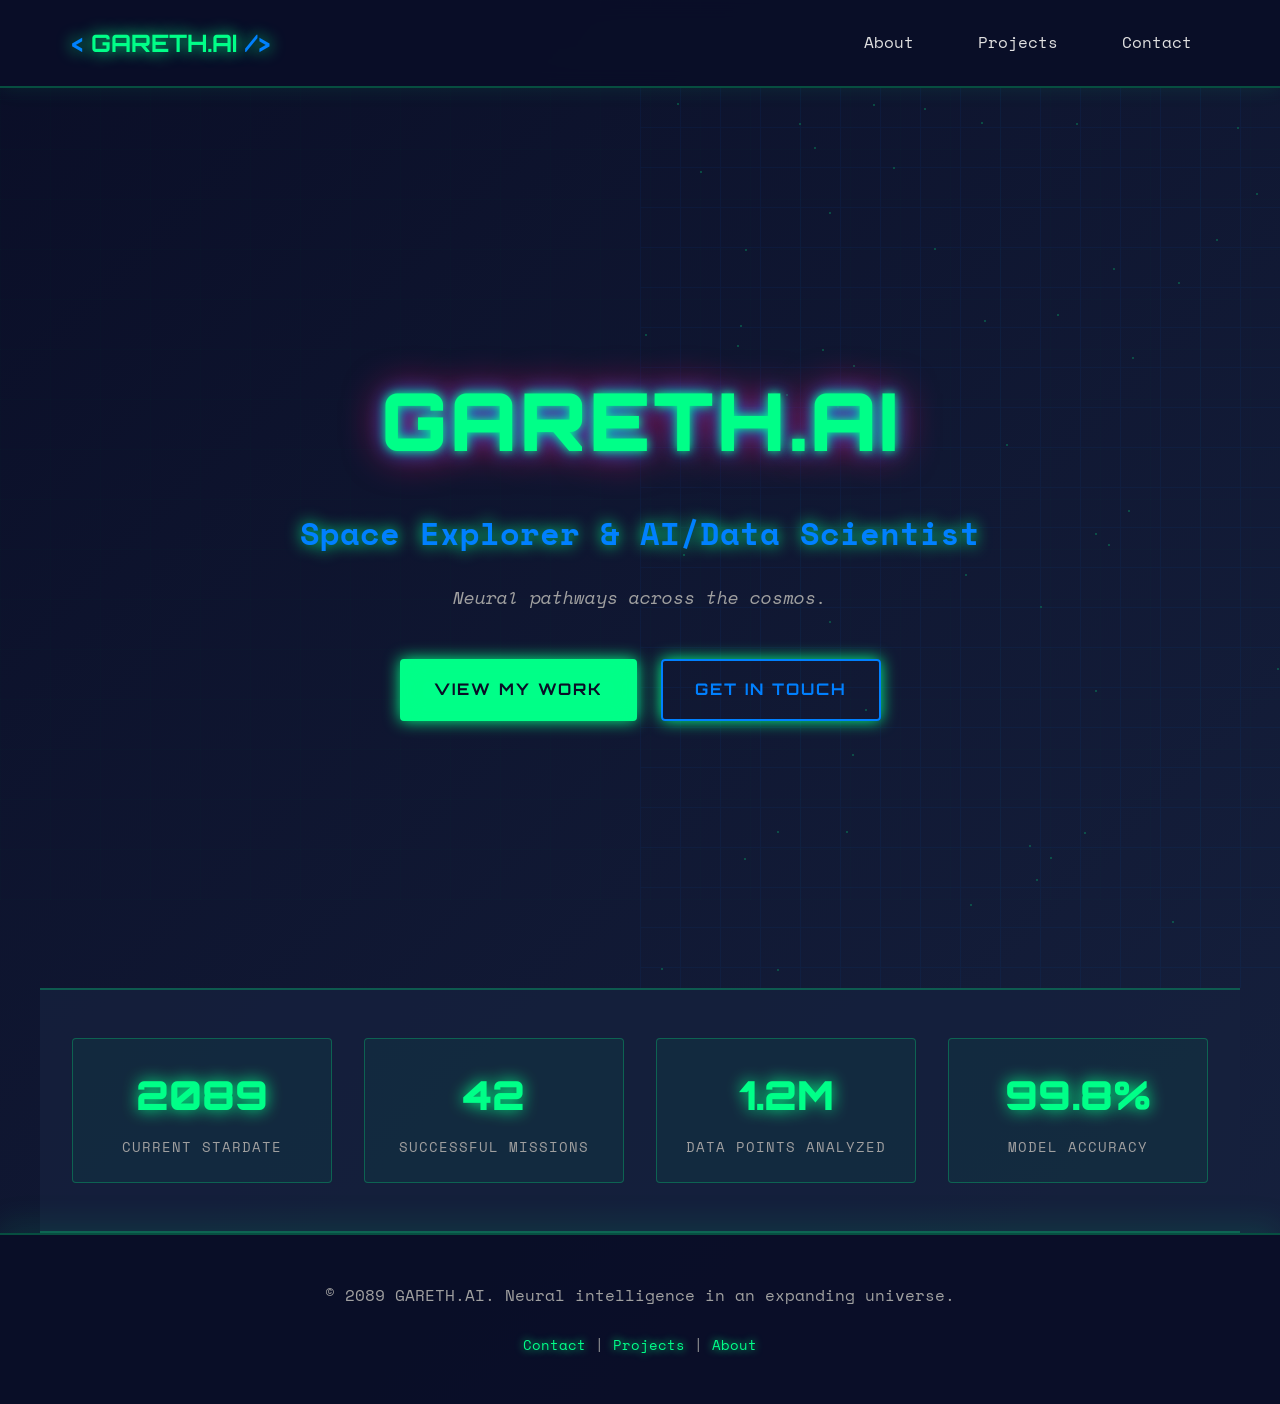
==== index.html @ 8e5c89f8 "FEAT ADDED IMG Co-authored-by: Copilot <copilot@github.com>" ====
<!DOCTYPE html>
<html lang="en">
<head>
    <meta charset="UTF-8">
    <meta name="viewport" content="width=device-width, initial-scale=1.0">
    <title>GARETH.AI — Space Explorer & Data Scientist</title>
    <link rel="stylesheet" href="styles/main.css">
</head>
<body>
    <!-- Navigation -->
    <nav class="navbar">
        <div class="nav-container">
            <a href="index.html" class="nav-logo">
                <span class="logo-symbol">&lt;</span>
                <span class="logo-text">GARETH.AI</span>
                <span class="logo-symbol">/&gt;</span>
            </a>
            <div class="hamburger" id="hamburger">
                <span></span>
                <span></span>
                <span></span>
            </div>
            <ul class="nav-menu" id="navMenu">
                <li class="nav-item"><a href="about.html" class="nav-link">About</a></li>
                <li class="nav-item"><a href="projects.html" class="nav-link">Projects</a></li>
                <li class="nav-item"><a href="contact.html" class="nav-link">Contact</a></li>
            </ul>
        </div>
    </nav>

    <!-- Hero Section -->
    <section class="hero">
        <div class="hero-content">
            <h1 class="hero-title glitch" data-text="GARETH.AI">GARETH.AI</h1>
            <p class="hero-subtitle">Space Explorer & AI/Data Scientist</p>
            <p class="hero-tagline">Neural pathways across the cosmos.</p>
            
            <div class="hero-cta">
                <a href="projects.html" class="btn btn-primary">View My Work</a>
                <a href="contact.html" class="btn btn-secondary">Get in Touch</a>
            </div>
        </div>
        
        <div class="hero-visual">
            <div class="grid-bg"></div>
            <div class="stars"></div>
        </div>
    </section>

    <!-- Quick Stats -->
    <section class="stats">
        <div class="stat">
            <h3 class="stat-number">2089</h3>
            <p class="stat-label">Current Stardate</p>
        </div>
        <div class="stat">
            <h3 class="stat-number">42</h3>
            <p class="stat-label">Successful Missions</p>
        </div>
        <div class="stat">
            <h3 class="stat-number">1.2M</h3>
            <p class="stat-label">Data Points Analyzed</p>
        </div>
        <div class="stat">
            <h3 class="stat-number">99.8%</h3>
            <p class="stat-label">Model Accuracy</p>
        </div>
    </section>

    <!-- Footer -->
    <footer class="footer">
        <p>&copy; 2089 GARETH.AI. Neural intelligence in an expanding universe.</p>
        <div class="footer-links">
            <a href="contact.html">Contact</a> | 
            <a href="projects.html">Projects</a> | 
            <a href="about.html">About</a>
        </div>
    </footer>

    <script src="scripts/main.js"></script>
</body>
</html>
---- styles/main.css ----
/* ============================================
   GARETH.AI CYBERPUNK PORTFOLIO
   Space Explorer & AI Engineer
   ============================================ */

/* Import Futuristic Fonts */
@import url('https://fonts.googleapis.com/css2?family=Orbitron:wght@400;700;900&family=Space+Mono:wght@400;700&display=swap');

/* ============================================
   CSS VARIABLES & THEME
   ============================================ */
:root {
    /* Colors - Cyberpunk Neon */
    --primary-color: #00ff88;      /* Cyan/Neon Green */
    --secondary-color: #ff006e;    /* Magenta/Pink */
    --accent-color: #0080ff;       /* Electric Blue */
    --bg-primary: #0a0e27;         /* Deep Space */
    --bg-secondary: #16213e;       /* Darker Blue */
    --text-primary: #e0e0e0;       /* Light Gray */
    --text-secondary: #a0a0a0;     /* Medium Gray */
    --border-color: #00ff8844;     /* Neon with transparency */
    
    /* Typography */
    --font-primary: 'Orbitron', sans-serif;
    --font-secondary: 'Space Mono', monospace;
    
    /* Spacing */
    --spacing-xs: 0.5rem;
    --spacing-sm: 1rem;
    --spacing-md: 1.5rem;
    --spacing-lg: 2rem;
    --spacing-xl: 3rem;
    
    /* Effects */
    --glow-sm: 0 0 8px var(--primary-color);
    --glow-md: 0 0 16px var(--primary-color);
    --glow-lg: 0 0 32px var(--primary-color);
    --glow-intense: 0 0 48px var(--primary-color);
}

/* ============================================
   GLOBAL STYLES
   ============================================ */
* {
    margin: 0;
    padding: 0;
    box-sizing: border-box;
}

html {
    scroll-behavior: smooth;
}

body {
    background: linear-gradient(135deg, var(--bg-primary) 0%, var(--bg-secondary) 100%);
    color: var(--text-primary);
    font-family: var(--font-secondary);
    line-height: 1.6;
    overflow-x: hidden;
}

/* Grid Background Pattern */
body::before {
    content: '';
    position: fixed;
    top: 0;
    left: 0;
    right: 0;
    bottom: 0;
    background-image: 
        linear-gradient(90deg, var(--border-color) 1px, transparent 1px),
        linear-gradient(0deg, var(--border-color) 1px, transparent 1px);
    background-size: 50px 50px;
    pointer-events: none;
    z-index: 0;
    opacity: 0.05;
}

/* ============================================
   NAVIGATION BAR
   ============================================ */
.navbar {
    background: rgba(10, 14, 39, 0.95);
    backdrop-filter: blur(10px);
    border-bottom: 2px solid var(--border-color);
    position: sticky;
    top: 0;
    z-index: 100;
    box-shadow: 0 0 20px rgba(0, 255, 136, 0.1);
}

.nav-container {
    max-width: 1200px;
    margin: 0 auto;
    padding: var(--spacing-md) var(--spacing-lg);
    display: flex;
    justify-content: space-between;
    align-items: center;
    position: relative;
    z-index: 1;
}

.nav-logo {
    font-family: var(--font-primary);
    font-size: 1.5rem;
    font-weight: 700;
    color: var(--primary-color);
    text-decoration: none;
    display: flex;
    gap: 0.5rem;
    text-shadow: var(--glow-md);
    transition: all 0.3s ease;
}

.nav-logo:hover {
    text-shadow: var(--glow-intense);
    color: #00ffcc;
}

.logo-symbol {
    color: var(--accent-color);
}

.logo-text {
    color: var(--primary-color);
}

.nav-menu {
    display: flex;
    list-style: none;
    gap: var(--spacing-lg);
}

.nav-link {
    color: var(--text-primary);
    text-decoration: none;
    font-family: var(--font-secondary);
    font-weight: 500;
    position: relative;
    transition: all 0.3s ease;
    padding: 0.5rem 1rem;
}

.nav-link::before {
    content: '';
    position: absolute;
    bottom: 0;
    left: 0;
    width: 0;
    height: 2px;
    background: var(--primary-color);
    transition: width 0.3s ease;
    box-shadow: var(--glow-sm);
}

.nav-link:hover::before,
.nav-link.active::before {
    width: 100%;
}

.nav-link:hover,
.nav-link.active {
    color: var(--primary-color);
    text-shadow: var(--glow-sm);
}

/* Hamburger Menu */
.hamburger {
    display: none;
    flex-direction: column;
    cursor: pointer;
    gap: 5px;
}

.hamburger span {
    width: 25px;
    height: 3px;
    background: var(--primary-color);
    border-radius: 2px;
    transition: all 0.3s ease;
    box-shadow: var(--glow-sm);
}

.hamburger.active span:nth-child(1) {
    transform: rotate(45deg) translate(10px, 10px);
}

.hamburger.active span:nth-child(2) {
    opacity: 0;
}

.hamburger.active span:nth-child(3) {
    transform: rotate(-45deg) translate(7px, -7px);
}

/* Mobile Navigation */
@media (max-width: 768px) {
    .hamburger {
        display: flex;
    }

    .nav-menu {
        position: absolute;
        top: 100%;
        left: 0;
        right: 0;
        background: rgba(10, 14, 39, 0.98);
        flex-direction: column;
        gap: 0;
        padding: var(--spacing-md);
        border-top: 2px solid var(--border-color);
        max-height: 0;
        overflow: hidden;
        transition: max-height 0.3s ease;
    }

    .nav-menu.active {
        max-height: 300px;
    }

    .nav-item {
        padding: var(--spacing-sm) 0;
        border-bottom: 1px solid var(--border-color);
    }
}

/* ============================================
   HERO SECTION
   ============================================ */
.hero {
    position: relative;
    min-height: 100vh;
    display: flex;
    align-items: center;
    justify-content: center;
    overflow: hidden;
    z-index: 1;
}

.hero-content {
    position: relative;
    z-index: 2;
    text-align: center;
    max-width: 800px;
    padding: var(--spacing-xl);
}

.hero-title {
    font-family: var(--font-primary);
    font-size: clamp(2rem, 8vw, 5rem);
    font-weight: 900;
    color: var(--primary-color);
    text-shadow: 
        0 0 10px var(--primary-color),
        0 0 20px var(--accent-color),
        0 0 40px var(--secondary-color);
    margin-bottom: var(--spacing-md);
    letter-spacing: 3px;
}

.glitch {
    position: relative;
}

@keyframes glitch {
    0%, 100% {
        text-shadow: 
            -2px 0 var(--accent-color),
            2px 0 var(--secondary-color),
            0 0 20px var(--primary-color);
    }
    50% {
        text-shadow: 
            2px 0 var(--accent-color),
            -2px 0 var(--secondary-color),
            0 0 40px var(--primary-color);
    }
}

.glitch:hover {
    animation: glitch 0.3s ease infinite;
}

.hero-subtitle {
    font-size: clamp(1rem, 3vw, 2rem);
    color: var(--accent-color);
    margin-bottom: var(--spacing-md);
    font-weight: 700;
    text-shadow: var(--glow-md);
}

.hero-tagline {
    font-size: 1.1rem;
    color: var(--text-secondary);
    margin-bottom: var(--spacing-lg);
    font-style: italic;
    font-family: var(--font-secondary);
}

.hero-cta {
    display: flex;
    gap: var(--spacing-md);
    justify-content: center;
    flex-wrap: wrap;
    margin-top: var(--spacing-xl);
}

/* ============================================
   BUTTONS
   ============================================ */
.btn {
    padding: 1rem 2rem;
    font-size: 1rem;
    font-family: var(--font-primary);
    font-weight: 700;
    border: 2px solid;
    border-radius: 4px;
    cursor: pointer;
    transition: all 0.3s ease;
    text-decoration: none;
    display: inline-block;
    text-transform: uppercase;
    letter-spacing: 2px;
    position: relative;
    overflow: hidden;
}

.btn::before {
    content: '';
    position: absolute;
    top: 0;
    left: -100%;
    width: 100%;
    height: 100%;
    background: rgba(255, 255, 255, 0.1);
    transition: left 0.3s ease;
    z-index: -1;
}

.btn:hover::before {
    left: 0;
}

.btn-primary {
    background: var(--primary-color);
    color: var(--bg-primary);
    border-color: var(--primary-color);
    box-shadow: var(--glow-md), inset 0 0 20px rgba(0, 255, 136, 0.3);
}

.btn-primary:hover {
    background: #00ffaa;
    box-shadow: var(--glow-lg), inset 0 0 20px rgba(0, 255, 136, 0.5);
    transform: scale(1.05);
}

.btn-secondary {
    background: transparent;
    color: var(--accent-color);
    border-color: var(--accent-color);
    box-shadow: var(--glow-md);
}

.btn-secondary:hover {
    background: rgba(0, 128, 255, 0.2);
    box-shadow: var(--glow-lg);
    color: #00ffff;
    transform: scale(1.05);
}

/* ============================================
   HERO VISUAL BACKGROUND
   ============================================ */
.hero-visual {
    position: absolute;
    top: 0;
    right: 0;
    width: 50%;
    height: 100%;
    z-index: 1;
    opacity: 0.3;
}

.grid-bg {
    position: absolute;
    top: 0;
    right: 0;
    width: 100%;
    height: 100%;
    background-image: 
        linear-gradient(90deg, var(--accent-color) 1px, transparent 1px),
        linear-gradient(0deg, var(--accent-color) 1px, transparent 1px);
    background-size: 40px 40px;
    opacity: 0.2;
    animation: moveGrid 20s linear infinite;
}

@keyframes moveGrid {
    0% {
        transform: translateY(0);
    }
    100% {
        transform: translateY(40px);
    }
}

.stars {
    position: absolute;
    width: 100%;
    height: 100%;
}

.star {
    position: absolute;
    width: 2px;
    height: 2px;
    background: var(--primary-color);
    border-radius: 50%;
    animation: twinkle 3s infinite;
}

@keyframes twinkle {
    0%, 100% { opacity: 0.3; }
    50% { opacity: 1; }
}

/* ============================================
   STATS SECTION
   ============================================ */
.stats {
    background: rgba(22, 33, 62, 0.8);
    border-top: 2px solid var(--border-color);
    border-bottom: 2px solid var(--border-color);
    padding: var(--spacing-xl) var(--spacing-lg);
    display: grid;
    grid-template-columns: repeat(auto-fit, minmax(200px, 1fr));
    gap: var(--spacing-lg);
    max-width: 1200px;
    margin: 0 auto;
    position: relative;
    z-index: 1;
}

.stat {
    text-align: center;
    padding: var(--spacing-md);
    border: 1px solid var(--border-color);
    border-radius: 4px;
    background: rgba(0, 255, 136, 0.05);
    transition: all 0.3s ease;
}

.stat:hover {
    background: rgba(0, 255, 136, 0.1);
    box-shadow: var(--glow-md), inset 0 0 15px rgba(0, 255, 136, 0.1);
    transform: translateY(-5px);
}

.stat-number {
    font-family: var(--font-primary);
    font-size: 2.5rem;
    color: var(--primary-color);
    font-weight: 900;
    text-shadow: var(--glow-md);
    margin-bottom: 0.5rem;
}

.stat-label {
    color: var(--text-secondary);
    font-family: var(--font-secondary);
    font-size: 0.9rem;
    text-transform: uppercase;
    letter-spacing: 1px;
}

/* ============================================
   CONTAINER & LAYOUT
   ============================================ */
.container {
    max-width: 1200px;
    margin: 0 auto;
    padding: var(--spacing-xl) var(--spacing-lg);
    position: relative;
    z-index: 1;
}

.page-header {
    text-align: center;
    padding: var(--spacing-xl) var(--spacing-lg);
    border-bottom: 2px solid var(--border-color);
    margin-bottom: var(--spacing-xl);
    position: relative;
    z-index: 1;
}

.page-header h1 {
    font-family: var(--font-primary);
    font-size: clamp(2rem, 5vw, 3.5rem);
    color: var(--primary-color);
    text-shadow: var(--glow-lg);
    margin-bottom: var(--spacing-md);
}

.page-header p {
    color: var(--text-secondary);
    font-size: 1.1rem;
}

/* ============================================
   SECTION TITLE
   ============================================ */
.section-title {
    font-family: var(--font-primary);
    font-size: clamp(1.5rem, 4vw, 2.5rem);
    color: var(--primary-color);
    text-shadow: var(--glow-md);
    margin-bottom: var(--spacing-lg);
    text-transform: uppercase;
    letter-spacing: 2px;
    position: relative;
    display: inline-block;
}

.section-title::after {
    content: '';
    position: absolute;
    bottom: -10px;
    left: 0;
    width: 60px;
    height: 2px;
    background: linear-gradient(90deg, var(--primary-color), transparent);
    box-shadow: var(--glow-sm);
}

/* ============================================
   ABOUT SECTION
   ============================================ */
.about-section {
    margin-bottom: var(--spacing-xl);
}

.about-content {
    border-left: 3px solid var(--primary-color);
    padding-left: var(--spacing-lg);
    box-shadow: -4px 0 20px rgba(0, 255, 136, 0.1);
}

.about-content p {
    margin-bottom: var(--spacing-md);
    color: var(--text-primary);
    line-height: 1.8;
}

/* ============================================
   EXPERTISE GRID
   ============================================ */
.expertise-grid {
    display: grid;
    grid-template-columns: repeat(auto-fit, minmax(280px, 1fr));
    gap: var(--spacing-lg);
    margin-top: var(--spacing-lg);
}

.expertise-card {
    background: rgba(22, 33, 62, 0.6);
    border: 2px solid var(--border-color);
    border-radius: 4px;
    padding: var(--spacing-lg);
    transition: all 0.3s ease;
    position: relative;
    overflow: hidden;
}

.expertise-card::before {
    content: '';
    position: absolute;
    top: 0;
    left: -100%;
    width: 100%;
    height: 3px;
    background: linear-gradient(90deg, transparent, var(--primary-color), transparent);
    transition: left 0.6s ease;
}

.expertise-card:hover::before {
    left: 100%;
}

.expertise-card:hover {
    background: rgba(22, 33, 62, 0.9);
    box-shadow: var(--glow-md), inset 0 0 20px rgba(0, 255, 136, 0.1);
    border-color: var(--primary-color);
    transform: translateY(-5px);
}

.expertise-card h3 {
    color: var(--accent-color);
    margin-bottom: var(--spacing-md);
    font-family: var(--font-primary);
    font-size: 1.2rem;
}

.expertise-card p {
    color: var(--text-secondary);
    font-size: 0.95rem;
    line-height: 1.6;
}

/* ============================================
   TECH LIST
   ============================================ */
.tech-list {
    display: grid;
    grid-template-columns: repeat(auto-fit, minmax(300px, 1fr));
    gap: var(--spacing-lg);
    margin-top: var(--spacing-lg);
}

.tech-category {
    background: rgba(0, 255, 136, 0.05);
    border: 1px solid var(--border-color);
    padding: var(--spacing-lg);
    border-radius: 4px;
}

.tech-category h4 {
    color: var(--primary-color);
    margin-bottom: var(--spacing-md);
    font-family: var(--font-primary);
    font-size: 1rem;
    text-transform: uppercase;
    letter-spacing: 1px;
}

.tech-category p {
    color: var(--text-primary);
    font-family: var(--font-secondary);
    line-height: 1.8;
    word-break: break-word;
}

/* ============================================
   TIMELINE
   ============================================ */
.timeline {
    position: relative;
    padding: var(--spacing-lg) 0;
}

.timeline::before {
    content: '';
    position: absolute;
    left: 30px;
    top: 0;
    bottom: 0;
    width: 2px;
    background: linear-gradient(180deg, var(--primary-color), var(--secondary-color));
    box-shadow: var(--glow-sm);
}

.timeline-item {
    margin-bottom: var(--spacing-lg);
    margin-left: 100px;
    position: relative;
}

.timeline-item::before {
    content: '';
    position: absolute;
    left: -75px;
    top: 5px;
    width: 20px;
    height: 20px;
    background: var(--bg-primary);
    border: 3px solid var(--primary-color);
    border-radius: 50%;
    box-shadow: var(--glow-md);
}

.timeline-date {
    color: var(--primary-color);
    font-family: var(--font-primary);
    font-size: 1.2rem;
    font-weight: 700;
    margin-bottom: 0.5rem;
    text-shadow: var(--glow-sm);
}

.timeline-content {
    background: rgba(22, 33, 62, 0.6);
    border-left: 3px solid var(--accent-color);
    padding: var(--spacing-md);
    border-radius: 4px;
}

.timeline-content h4 {
    color: var(--accent-color);
    margin-bottom: 0.5rem;
}

.timeline-content p {
    color: var(--text-secondary);
    font-size: 0.95rem;
}

/* ============================================
   PROJECTS GRID
   ============================================ */
.projects-grid {
    display: grid;
    grid-template-columns: repeat(auto-fill, minmax(350px, 1fr));
    gap: var(--spacing-lg);
    margin-top: var(--spacing-xl);
}

.project-card {
    background: rgba(22, 33, 62, 0.7);
    border: 2px solid var(--border-color);
    border-radius: 4px;
    padding: var(--spacing-lg);
    transition: all 0.4s cubic-bezier(0.4, 0, 0.2, 1);
    position: relative;
    overflow: hidden;
    display: flex;
    flex-direction: column;
}

/* Project Image Container */
.project-image {
    width: 100%;
    height: 200px;
    margin-bottom: var(--spacing-lg);
    border: 1px solid var(--border-color);
    border-radius: 4px;
    background: linear-gradient(135deg, rgba(0, 255, 136, 0.05), rgba(0, 128, 255, 0.05));
    display: flex;
    align-items: center;
    justify-content: center;
    overflow: hidden;
    position: relative;
}

.project-svg {
    width: 100%;
    height: 100%;
    filter: drop-shadow(0 0 8px rgba(0, 255, 136, 0.3));
}

.image-placeholder {
    position: absolute;
    bottom: 8px;
    left: 8px;
    right: 8px;
    font-size: 0.75rem;
    color: var(--text-secondary);
    background: rgba(10, 14, 39, 0.8);
    padding: 4px 6px;
    border-radius: 2px;
    border-left: 2px solid var(--primary-color);
    opacity: 0;
    transition: opacity 0.3s ease;
    font-family: var(--font-secondary);
}

.project-card::before {
    content: '';
    position: absolute;
    top: 0;
    right: 0;
    width: 100%;
    height: 3px;
    background: linear-gradient(90deg, transparent, var(--secondary-color), transparent);
    transform: translateX(100%);
    transition: transform 0.6s ease;
}

.project-card:hover::before {
    transform: translateX(-100%);
}

.project-card::after {
    content: '';
    position: absolute;
    inset: 0;
    background: radial-gradient(circle at var(--mouse-x, 50%) var(--mouse-y, 50%), rgba(0, 255, 136, 0.1), transparent 80%);
    opacity: 0;
    transition: opacity 0.3s ease;
    pointer-events: none;
}

.project-card:hover {
    background: rgba(22, 33, 62, 0.95);
    box-shadow: var(--glow-lg), inset 0 0 30px rgba(0, 255, 136, 0.1);
    border-color: var(--primary-color);
    transform: translateY(-10px);
}

.project-card:hover .image-placeholder {
    opacity: 1;
}

.project-card:hover .project-image {
    border-color: var(--primary-color);
}

.project-header {
    display: flex;
    justify-content: space-between;
    align-items: flex-start;
    margin-bottom: var(--spacing-md);
    gap: var(--spacing-md);
}

.project-title {
    font-family: var(--font-primary);
    color: var(--primary-color);
    font-size: 1.3rem;
    font-weight: 700;
    text-shadow: var(--glow-sm);
    flex: 1;
}

.project-year {
    color: var(--accent-color);
    font-family: var(--font-secondary);
    font-size: 0.85rem;
    white-space: nowrap;
}

.project-description {
    color: var(--text-primary);
    margin-bottom: var(--spacing-md);
    line-height: 1.6;
    flex-grow: 1;
}

.project-tech {
    display: flex;
    flex-wrap: wrap;
    gap: 0.5rem;
    margin-bottom: var(--spacing-md);
}

.tech-tag {
    background: rgba(0, 255, 136, 0.1);
    color: var(--primary-color);
    border: 1px solid var(--primary-color);
    padding: 0.25rem 0.75rem;
    border-radius: 20px;
    font-size: 0.8rem;
    font-family: var(--font-secondary);
    transition: all 0.3s ease;
}

.tech-tag:hover {
    background: var(--primary-color);
    color: var(--bg-primary);
    box-shadow: var(--glow-md);
}

.project-link {
    color: var(--secondary-color);
    text-decoration: none;
    font-family: var(--font-secondary);
    font-weight: 700;
    transition: all 0.3s ease;
    display: inline-block;
    margin-top: var(--spacing-md);
}

.project-link:hover {
    color: var(--primary-color);
    text-shadow: var(--glow-md);
    transform: translateX(5px);
}

/* ============================================
   CONTACT SECTION
   ============================================ */
.contact-section {
    margin-bottom: var(--spacing-xl);
}

.contact-grid {
    display: grid;
    grid-template-columns: 1fr 1fr;
    gap: var(--spacing-xl);
    align-items: start;
}

@media (max-width: 768px) {
    .contact-grid {
        grid-template-columns: 1fr;
    }
}

.contact-methods {
    display: flex;
    flex-direction: column;
    gap: var(--spacing-lg);
}

.contact-method {
    background: rgba(22, 33, 62, 0.6);
    border: 2px solid var(--border-color);
    padding: var(--spacing-md);
    border-radius: 4px;
    transition: all 0.3s ease;
}

.contact-method:hover {
    background: rgba(22, 33, 62, 0.9);
    box-shadow: var(--glow-md);
    border-color: var(--primary-color);
}

.contact-method h3 {
    color: var(--accent-color);
    margin-bottom: 0.5rem;
}

.contact-method p {
    color: var(--text-secondary);
    font-size: 0.9rem;
    margin-bottom: 0.5rem;
}

.contact-link {
    color: var(--primary-color);
    text-decoration: none;
    font-family: var(--font-secondary);
    transition: all 0.3s ease;
    text-shadow: var(--glow-sm);
}

.contact-link:hover {
    color: #00ffcc;
    text-shadow: var(--glow-md);
}

/* ============================================
   CONTACT FORM
   ============================================ */
.contact-form-container {
    display: flex;
    flex-direction: column;
}

.contact-form {
    display: flex;
    flex-direction: column;
    gap: var(--spacing-md);
}

.form-group {
    display: flex;
    flex-direction: column;
    gap: 0.5rem;
}

.form-group label {
    color: var(--primary-color);
    font-family: var(--font-primary);
    font-size: 0.95rem;
    text-transform: uppercase;
    letter-spacing: 1px;
}

.form-group input,
.form-group textarea {
    background: rgba(22, 33, 62, 0.8);
    border: 2px solid var(--border-color);
    color: var(--text-primary);
    padding: var(--spacing-sm);
    border-radius: 4px;
    font-family: var(--font-secondary);
    font-size: 1rem;
    transition: all 0.3s ease;
}

.form-group input::placeholder,
.form-group textarea::placeholder {
    color: var(--text-secondary);
}

.form-group input:focus,
.form-group textarea:focus {
    outline: none;
    border-color: var(--primary-color);
    box-shadow: var(--glow-md), inset 0 0 10px rgba(0, 255, 136, 0.1);
    background: rgba(22, 33, 62, 0.95);
}

.form-note {
    color: var(--text-secondary);
    font-size: 0.85rem;
    text-align: center;
    margin-top: var(--spacing-sm);
}

/* ============================================
   SOCIAL SECTION
   ============================================ */
.social-section {
    text-align: center;
    margin-top: var(--spacing-xl);
    padding-top: var(--spacing-xl);
    border-top: 2px solid var(--border-color);
}

.social-links {
    display: flex;
    justify-content: center;
    gap: var(--spacing-lg);
    flex-wrap: wrap;
    margin-top: var(--spacing-lg);
}

.social-icon {
    display: inline-flex;
    align-items: center;
    justify-content: center;
    width: 60px;
    height: 60px;
    border: 2px solid var(--primary-color);
    border-radius: 4px;
    color: var(--primary-color);
    text-decoration: none;
    font-family: var(--font-secondary);
    font-weight: 700;
    font-size: 0.85rem;
    transition: all 0.3s ease;
    box-shadow: var(--glow-sm);
    position: relative;
    overflow: hidden;
}

.social-icon::before {
    content: '';
    position: absolute;
    top: -50%;
    left: -50%;
    width: 200%;
    height: 200%;
    background: radial-gradient(circle, var(--primary-color), transparent);
    opacity: 0;
    transition: opacity 0.3s ease;
    z-index: -1;
}

.social-icon:hover {
    background: var(--primary-color);
    color: var(--bg-primary);
    transform: scale(1.1);
    box-shadow: var(--glow-lg);
}

.social-icon:hover::before {
    opacity: 0.3;
}

/* ============================================
   FOOTER
   ============================================ */
.footer {
    background: rgba(10, 14, 39, 0.95);
    border-top: 2px solid var(--border-color);
    padding: var(--spacing-xl) var(--spacing-lg);
    text-align: center;
    position: relative;
    z-index: 1;
    box-shadow: 0 -10px 30px rgba(0, 255, 136, 0.1);
}

.footer p {
    color: var(--text-secondary);
    margin-bottom: var(--spacing-md);
    font-family: var(--font-secondary);
}

.footer-links {
    color: var(--text-secondary);
    font-size: 0.9rem;
}

.footer-links a {
    color: var(--primary-color);
    text-decoration: none;
    transition: all 0.3s ease;
    text-shadow: var(--glow-sm);
}

.footer-links a:hover {
    color: #00ffcc;
    text-shadow: var(--glow-md);
}

/* ============================================
   PROJECT DETAIL PAGE
   ============================================ */
.project-detail {
    max-width: 900px;
    margin: var(--spacing-xl) auto;
}

.project-detail-header {
    margin-bottom: var(--spacing-xl);
}

.project-detail-title {
    font-family: var(--font-primary);
    font-size: clamp(2rem, 5vw, 3rem);
    color: var(--primary-color);
    text-shadow: var(--glow-lg);
    margin-bottom: var(--spacing-md);
}

.project-detail-meta {
    display: flex;
    gap: var(--spacing-lg);
    flex-wrap: wrap;
    margin-bottom: var(--spacing-lg);
    color: var(--text-secondary);
}

.project-detail-tech {
    display: flex;
    flex-wrap: wrap;
    gap: 0.75rem;
    margin-bottom: var(--spacing-lg);
}

.project-detail-tech .tech-tag {
    padding: 0.5rem 1rem;
}

.project-detail-content {
    background: rgba(22, 33, 62, 0.6);
    border-left: 4px solid var(--primary-color);
    padding: var(--spacing-lg);
    border-radius: 4px;
}

.project-detail-content h2 {
    color: var(--accent-color);
    margin-top: var(--spacing-lg);
    margin-bottom: var(--spacing-md);
    font-family: var(--font-primary);
    font-size: 1.5rem;
}

.project-detail-content h2:first-child {
    margin-top: 0;
}

.project-detail-content p {
    color: var(--text-primary);
    margin-bottom: var(--spacing-md);
    line-height: 1.8;
}

.project-detail-content ul {
    color: var(--text-primary);
    margin-left: var(--spacing-lg);
    margin-bottom: var(--spacing-md);
}

.project-detail-content li {
    margin-bottom: 0.5rem;
    line-height: 1.6;
}

/* ============================================
   SCROLL ANIMATIONS
   ============================================ */
@keyframes fadeInUp {
    from {
        opacity: 0;
        transform: translateY(30px);
    }
    to {
        opacity: 1;
        transform: translateY(0);
    }
}

.fade-in {
    animation: fadeInUp 0.6s ease forwards;
}

/* ============================================
   RESPONSIVE DESIGN
   ============================================ */
@media (max-width: 1024px) {
    :root {
        --spacing-xl: 2rem;
        --spacing-lg: 1.5rem;
    }

    .projects-grid {
        grid-template-columns: repeat(auto-fill, minmax(300px, 1fr));
    }
}

@media (max-width: 768px) {
    :root {
        --spacing-lg: 1.25rem;
        --spacing-md: 1rem;
    }

    .hero-cta {
        flex-direction: column;
    }

    .btn {
        width: 100%;
        text-align: center;
    }

    .projects-grid {
        grid-template-columns: 1fr;
    }

    .project-image {
        height: 150px;
    }

    .expertise-grid {
        grid-template-columns: 1fr;
    }

    .timeline::before {
        left: 15px;
    }

    .timeline-item {
        margin-left: 60px;
    }

    .timeline-item::before {
        left: -40px;
    }

    .stats {
        grid-template-columns: 1fr 1fr;
    }
}

@media (max-width: 480px) {
    :root {
        --spacing-lg: 1rem;
    }

    .hero-title {
        font-size: 2rem;
    }

    .hero-subtitle {
        font-size: 1.2rem;
    }

    .stats {
        grid-template-columns: 1fr;
    }

    .nav-container {
        padding: var(--spacing-md) var(--spacing-sm);
    }

    .nav-logo {
        font-size: 1.2rem;
    }
}

/* ============================================
   PRINT STYLES
   ============================================ */
@media print {
    body {
        background: white;
        color: #000;
    }

    .navbar,
    .footer,
    .btn {
        display: none;
    }

    .container {
        max-width: 100%;
    }
}
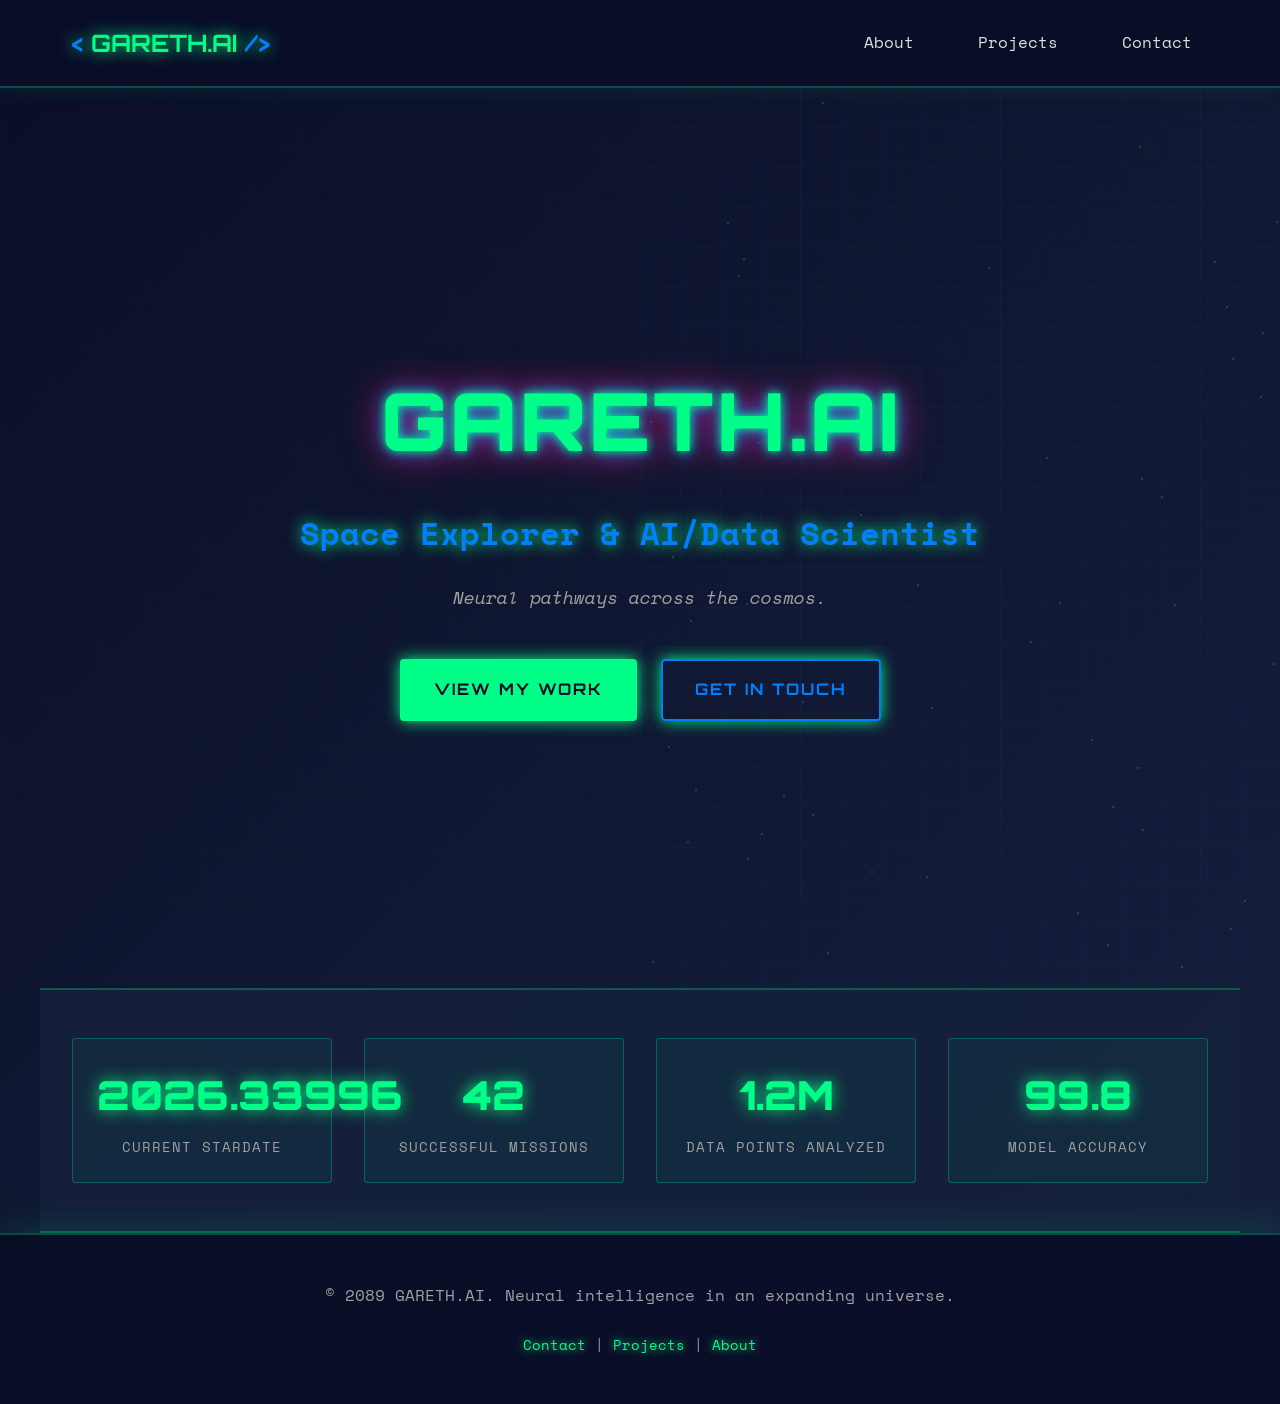
==== commit 9fccbb66: "feat img Co-authored-by: Copilot <copilot@github.com>" ====
--- a/index.html
+++ b/index.html
@@ -33,7 +33,7 @@
         <div class="hero-content">
             <h1 class="hero-title glitch" data-text="GARETH.AI">GARETH.AI</h1>
             <p class="hero-subtitle">Space Explorer & AI/Data Scientist</p>
-            <p class="hero-tagline">Neural pathways across the cosmos.</p>
+            <p class="hero-tagline" id="heroTagline">Neural pathways across the cosmos.</p>
             
             <div class="hero-cta">
                 <a href="projects.html" class="btn btn-primary">View My Work</a>
@@ -50,19 +50,19 @@
     <!-- Quick Stats -->
     <section class="stats">
         <div class="stat">
-            <h3 class="stat-number">2089</h3>
+            <h3 class="stat-number" id="stardateValue">2089.042</h3>
             <p class="stat-label">Current Stardate</p>
         </div>
         <div class="stat">
-            <h3 class="stat-number">42</h3>
+            <h3 class="stat-number" data-target="42">42</h3>
             <p class="stat-label">Successful Missions</p>
         </div>
         <div class="stat">
-            <h3 class="stat-number">1.2M</h3>
+            <h3 class="stat-number" data-target="1200000">1.2M</h3>
             <p class="stat-label">Data Points Analyzed</p>
         </div>
         <div class="stat">
-            <h3 class="stat-number">99.8%</h3>
+            <h3 class="stat-number" data-target="99.8">99.8%</h3>
             <p class="stat-label">Model Accuracy</p>
         </div>
     </section>
--- a/styles/main.css
+++ b/styles/main.css
@@ -874,6 +874,114 @@
     transform: translateX(5px);
 }
 
+.project-filter-bar {
+    display: grid;
+    grid-template-columns: 1fr auto auto;
+    align-items: end;
+    gap: var(--spacing-lg);
+    margin-bottom: var(--spacing-lg);
+    padding: var(--spacing-lg);
+    border: 1px solid rgba(0, 255, 136, 0.1);
+    border-radius: 8px;
+    background: rgba(10, 14, 39, 0.85);
+}
+
+.filter-group {
+    display: flex;
+    flex-direction: column;
+    gap: 0.5rem;
+}
+
+.filter-group label {
+    color: var(--text-secondary);
+    font-family: var(--font-primary);
+    font-size: 0.85rem;
+    text-transform: uppercase;
+    letter-spacing: 1px;
+}
+
+.filter-group input,
+.filter-group select {
+    width: 100%;
+    padding: 0.9rem 1rem;
+    border: 1px solid var(--border-color);
+    border-radius: 6px;
+    background: rgba(22, 33, 62, 0.9);
+    color: var(--text-primary);
+    font-family: var(--font-secondary);
+}
+
+.filter-group input:focus,
+.filter-group select:focus {
+    outline: none;
+    border-color: var(--primary-color);
+    box-shadow: var(--glow-sm);
+}
+
+.filter-summary {
+    text-align: right;
+    color: var(--text-secondary);
+    font-family: var(--font-primary);
+    font-size: 0.95rem;
+}
+
+.contact-email-line {
+    display: flex;
+    gap: 0.75rem;
+    align-items: center;
+    flex-wrap: wrap;
+}
+
+.copy-btn {
+    appearance: none;
+    border: 1px solid var(--primary-color);
+    background: rgba(0, 255, 136, 0.12);
+    color: var(--primary-color);
+    padding: 0.5rem 0.85rem;
+    font-family: var(--font-secondary);
+    font-weight: 700;
+    border-radius: 4px;
+    cursor: pointer;
+    transition: all 0.3s ease;
+}
+
+.copy-btn:hover {
+    background: var(--primary-color);
+    color: var(--bg-primary);
+}
+
+.status-note,
+.form-status {
+    color: var(--text-secondary);
+    font-size: 0.9rem;
+    margin-top: 0.5rem;
+}
+
+.back-to-top {
+    position: fixed;
+    right: 1.5rem;
+    bottom: 1.5rem;
+    padding: 0.9rem 1.1rem;
+    border: none;
+    border-radius: 999px;
+    background: rgba(0, 255, 136, 0.95);
+    color: var(--bg-primary);
+    font-family: var(--font-primary);
+    font-size: 0.9rem;
+    cursor: pointer;
+    box-shadow: var(--glow-lg);
+    opacity: 0;
+    pointer-events: none;
+    transition: opacity 0.25s ease, transform 0.25s ease;
+    z-index: 50;
+}
+
+.back-to-top.visible {
+    opacity: 1;
+    pointer-events: auto;
+    transform: translateY(-6px);
+}
+
 /* ============================================
    CONTACT SECTION
    ============================================ */
@@ -1217,6 +1325,15 @@
         text-align: center;
     }
 
+    .project-filter-bar {
+        grid-template-columns: 1fr;
+        align-items: stretch;
+    }
+
+    .filter-summary {
+        text-align: left;
+    }
+
     .projects-grid {
         grid-template-columns: 1fr;
     }
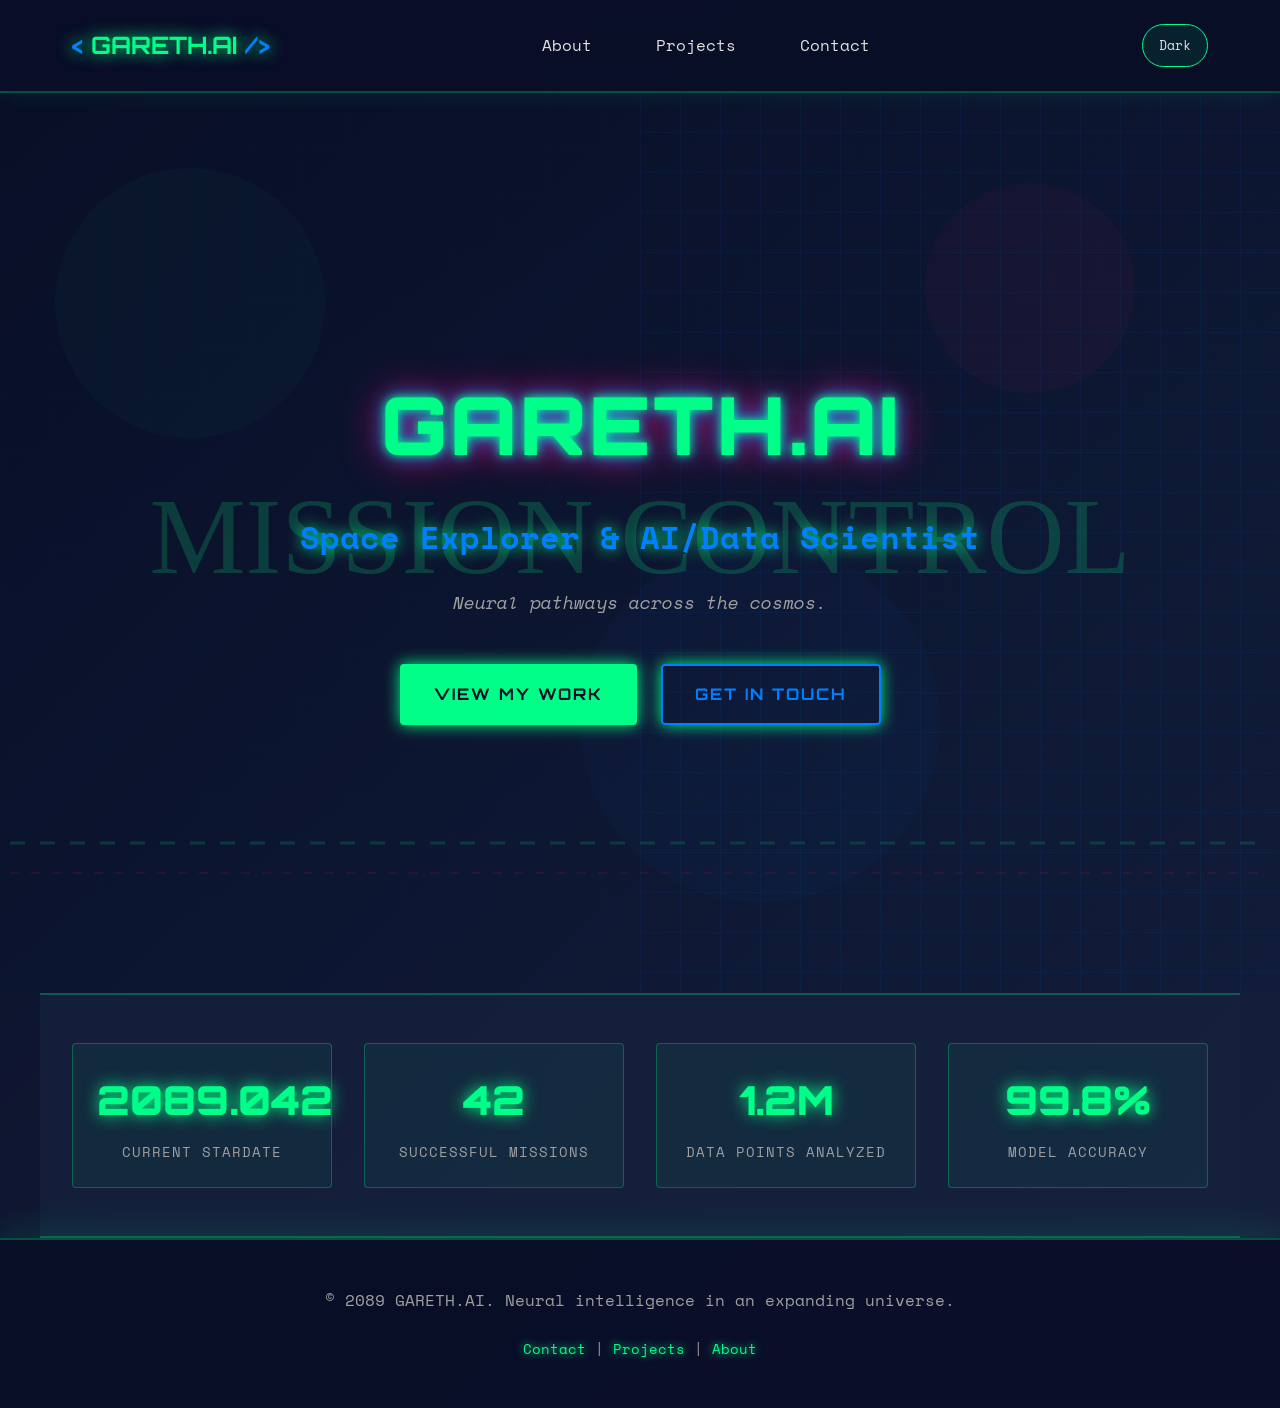
==== commit 1eeab6ae: "feat new img" ====
--- a/index.html
+++ b/index.html
@@ -25,11 +25,13 @@
                 <li class="nav-item"><a href="projects.html" class="nav-link">Projects</a></li>
                 <li class="nav-item"><a href="contact.html" class="nav-link">Contact</a></li>
             </ul>
+            <button id="themeToggle" class="theme-toggle" aria-label="Toggle theme">Dark</button>
         </div>
     </nav>
 
     <!-- Hero Section -->
     <section class="hero">
+        <img src="images/home-hero.svg" alt="Futuristic mission control illustration" class="hero-bg-image">
         <div class="hero-content">
             <h1 class="hero-title glitch" data-text="GARETH.AI">GARETH.AI</h1>
             <p class="hero-subtitle">Space Explorer & AI/Data Scientist</p>
--- a/styles/main.css
+++ b/styles/main.css
@@ -38,6 +38,17 @@
     --glow-intense: 0 0 48px var(--primary-color);
 }
 
+body.theme-light {
+    --primary-color: #0f62fe;
+    --secondary-color: #ff5c8a;
+    --accent-color: #0072f5;
+    --bg-primary: #f5f8ff;
+    --bg-secondary: #dbe8ff;
+    --text-primary: #0f172a;
+    --text-secondary: #475569;
+    --border-color: rgba(15, 98, 254, 0.2);
+}
+
 /* ============================================
    GLOBAL STYLES
    ============================================ */
@@ -164,6 +175,21 @@
     text-shadow: var(--glow-sm);
 }
 
+.theme-toggle {
+    border: 1px solid var(--primary-color);
+    background: rgba(0, 255, 136, 0.08);
+    color: var(--text-primary);
+    font-family: var(--font-secondary);
+    padding: 0.65rem 1rem;
+    border-radius: 999px;
+    cursor: pointer;
+    transition: all 0.3s ease;
+}
+
+.theme-toggle:hover {
+    background: rgba(0, 255, 136, 0.15);
+}
+
 /* Hamburger Menu */
 .hamburger {
     display: none;
@@ -381,6 +407,31 @@
     opacity: 0.3;
 }
 
+.hero-bg-image,
+.page-bg-image {
+    position: absolute;
+    top: 0;
+    left: 0;
+    width: 100%;
+    height: 100%;
+    object-fit: cover;
+    object-position: center center;
+    opacity: 0.18;
+    pointer-events: none;
+    transform: none;
+    z-index: 0;
+}
+
+.page-header .page-bg-image {
+    opacity: 0.14;
+}
+
+img {
+    max-width: 100%;
+    height: auto;
+    display: block;
+}
+
 .grid-bg {
     position: absolute;
     top: 0;
@@ -491,6 +542,7 @@
     margin-bottom: var(--spacing-xl);
     position: relative;
     z-index: 1;
+    overflow: hidden;
 }
 
 .page-header h1 {
@@ -677,6 +729,13 @@
     box-shadow: var(--glow-md);
 }
 
+.timeline-item.active {
+    background: rgba(0, 255, 136, 0.14);
+    border-color: var(--primary-color);
+    box-shadow: var(--glow-md);
+    transform: translateX(0);
+}
+
 .timeline-date {
     color: var(--primary-color);
     font-family: var(--font-primary);
@@ -740,26 +799,22 @@
     position: relative;
 }
 
-.project-svg {
+.project-image img.project-bg {
+    position: absolute;
+    inset: 0;
+    width: 100%;
+    height: 100%;
+    object-fit: cover;
+    opacity: 0.25;
+    z-index: 0;
+}
+
+.project-image .project-svg {
+    position: relative;
+    z-index: 1;
     width: 100%;
     height: 100%;
     filter: drop-shadow(0 0 8px rgba(0, 255, 136, 0.3));
-}
-
-.image-placeholder {
-    position: absolute;
-    bottom: 8px;
-    left: 8px;
-    right: 8px;
-    font-size: 0.75rem;
-    color: var(--text-secondary);
-    background: rgba(10, 14, 39, 0.8);
-    padding: 4px 6px;
-    border-radius: 2px;
-    border-left: 2px solid var(--primary-color);
-    opacity: 0;
-    transition: opacity 0.3s ease;
-    font-family: var(--font-secondary);
 }
 
 .project-card::before {
@@ -872,6 +927,83 @@
     color: var(--primary-color);
     text-shadow: var(--glow-md);
     transform: translateX(5px);
+}
+
+.project-card.featured {
+    border-color: var(--secondary-color);
+    box-shadow: 0 0 30px rgba(255, 0, 110, 0.25);
+}
+
+.featured-project {
+    padding: var(--spacing-lg) 0;
+    margin-bottom: var(--spacing-lg);
+}
+
+.featured-banner {
+    display: flex;
+    justify-content: space-between;
+    align-items: flex-start;
+    gap: var(--spacing-lg);
+    background: rgba(22, 33, 62, 0.8);
+    border: 2px solid var(--border-color);
+    border-radius: 8px;
+    padding: var(--spacing-lg);
+}
+
+.featured-summary {
+    flex: 1;
+}
+
+.featured-summary h2 {
+    font-family: var(--font-primary);
+    margin-top: var(--spacing-sm);
+    margin-bottom: var(--spacing-md);
+}
+
+.featured-year {
+    display: inline-block;
+    margin-bottom: var(--spacing-md);
+    color: var(--accent-color);
+    font-family: var(--font-secondary);
+}
+
+.featured-tags {
+    display: flex;
+    flex-wrap: wrap;
+    gap: 0.5rem;
+    margin-top: var(--spacing-md);
+}
+
+.featured-actions {
+    display: flex;
+    flex-direction: column;
+    gap: var(--spacing-lg);
+    min-width: 170px;
+}
+
+@media (max-width: 900px) {
+    .featured-banner {
+        flex-direction: column;
+        align-items: stretch;
+    }
+}
+
+.contact-preview {
+    margin-top: var(--spacing-lg);
+    border: 1px solid var(--border-color);
+    border-radius: 6px;
+    padding: var(--spacing-md);
+    background: rgba(0, 255, 136, 0.05);
+    color: var(--text-secondary);
+}
+
+.contact-preview h3 {
+    margin-bottom: var(--spacing-md);
+    color: var(--primary-color);
+}
+
+.contact-preview p {
+    margin-bottom: 0.6rem;
 }
 
 .project-filter-bar {
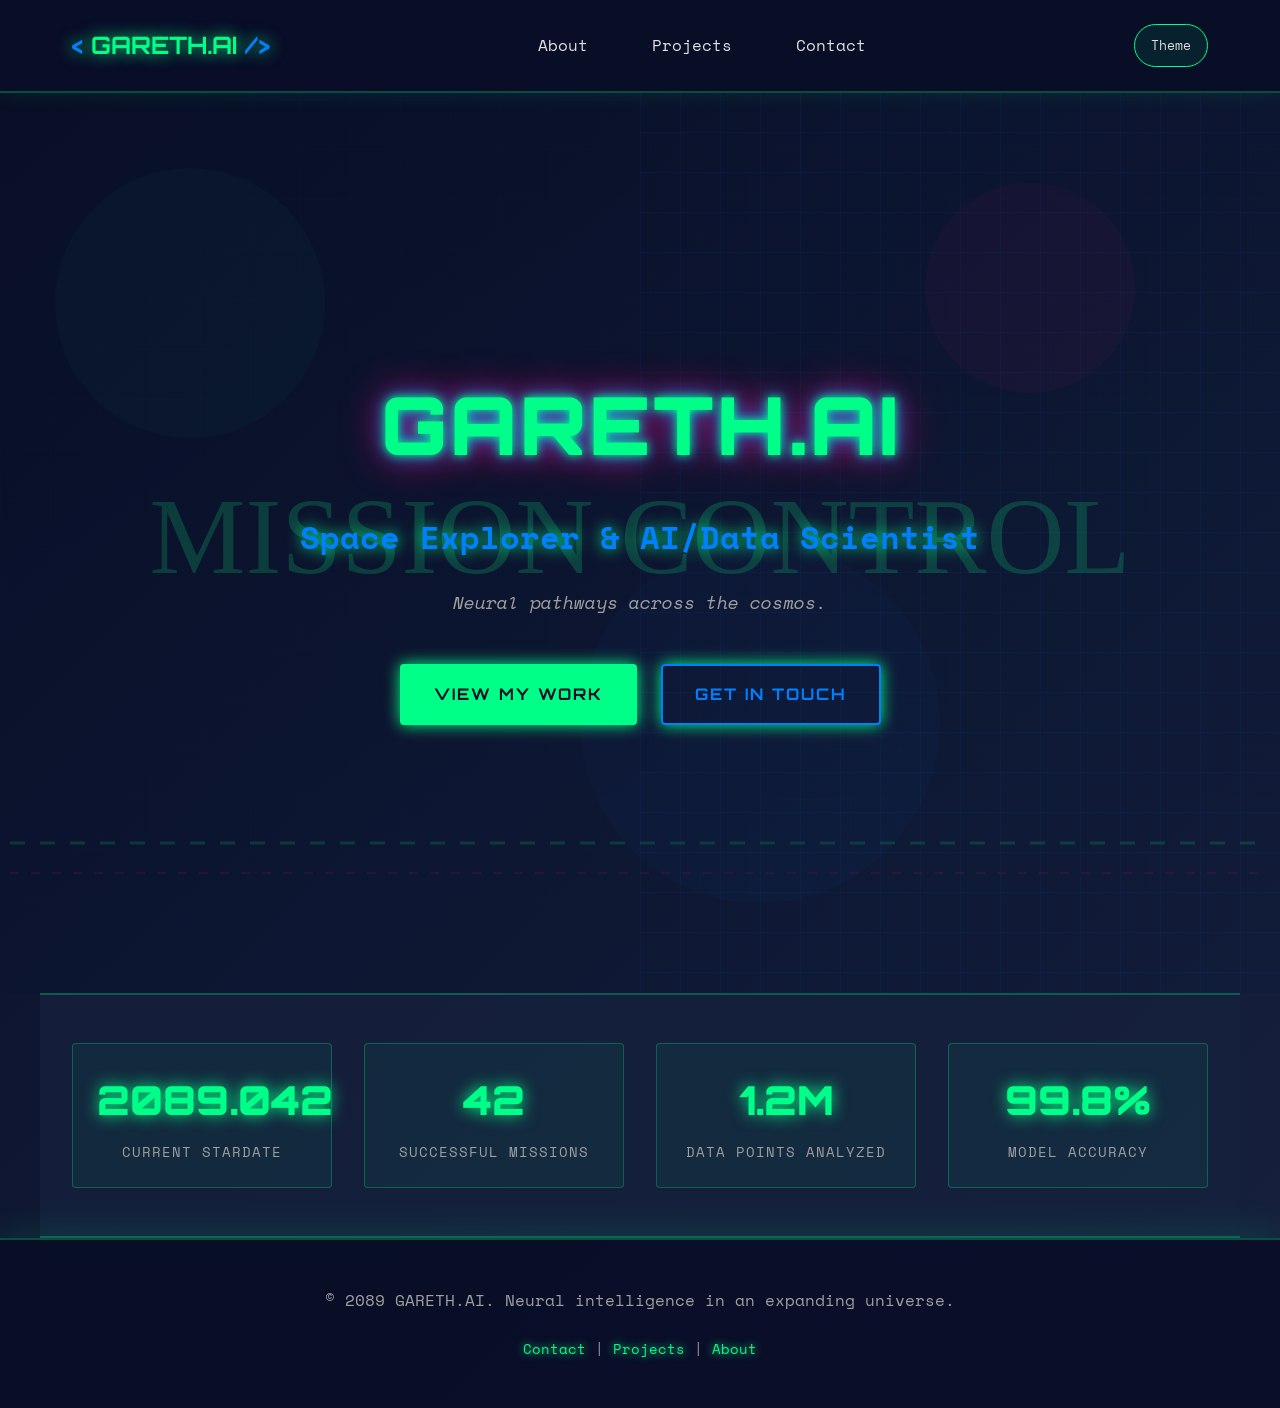
==== commit 724c519e: "feat theme changes Co-authored-by: Copilot <copilot@github.com>" ====
--- a/index.html
+++ b/index.html
@@ -25,7 +25,7 @@
                 <li class="nav-item"><a href="projects.html" class="nav-link">Projects</a></li>
                 <li class="nav-item"><a href="contact.html" class="nav-link">Contact</a></li>
             </ul>
-            <button id="themeToggle" class="theme-toggle" aria-label="Toggle theme">Dark</button>
+            <button id="themeToggle" class="theme-toggle" aria-label="Theme switcher">Theme</button>
         </div>
     </nav>
 
--- a/styles/main.css
+++ b/styles/main.css
@@ -38,6 +38,17 @@
     --glow-intense: 0 0 48px var(--primary-color);
 }
 
+body.theme-dark {
+    --primary-color: #00ff88;
+    --secondary-color: #ff006e;
+    --accent-color: #0080ff;
+    --bg-primary: #0a0e27;
+    --bg-secondary: #16213e;
+    --text-primary: #e0e0e0;
+    --text-secondary: #a0a0a0;
+    --border-color: #00ff8844;
+}
+
 body.theme-light {
     --primary-color: #0f62fe;
     --secondary-color: #ff5c8a;
@@ -49,6 +60,28 @@
     --border-color: rgba(15, 98, 254, 0.2);
 }
 
+body.theme-cyberpunk {
+    --primary-color: #ff00ff;
+    --secondary-color: #00ffff;
+    --accent-color: #ffb300;
+    --bg-primary: #12001a;
+    --bg-secondary: #21002c;
+    --text-primary: #f8f8ff;
+    --text-secondary: #d3c3ff;
+    --border-color: rgba(255, 0, 255, 0.24);
+}
+
+body.theme-solar {
+    --primary-color: #ffba08;
+    --secondary-color: #fb5607;
+    --accent-color: #8338ec;
+    --bg-primary: #0d1b2a;
+    --bg-secondary: #1b263b;
+    --text-primary: #f8f1f1;
+    --text-secondary: #b0a8b9;
+    --border-color: rgba(255, 186, 8, 0.2);
+}
+
 /* ============================================
    GLOBAL STYLES
    ============================================ */
@@ -68,6 +101,7 @@
     font-family: var(--font-secondary);
     line-height: 1.6;
     overflow-x: hidden;
+    transition: background 0.4s ease, color 0.4s ease;
 }
 
 /* Grid Background Pattern */
@@ -799,14 +833,23 @@
     position: relative;
 }
 
-.project-image img.project-bg {
+.project-image img.project-cover {
     position: absolute;
     inset: 0;
     width: 100%;
     height: 100%;
     object-fit: cover;
-    opacity: 0.25;
+    object-position: center;
     z-index: 0;
+}
+
+.project-card {
+    cursor: pointer;
+}
+
+.project-card.selected {
+    border-color: var(--accent-color);
+    box-shadow: 0 0 30px rgba(0, 255, 136, 0.15);
 }
 
 .project-image .project-svg {
@@ -950,6 +993,23 @@
     padding: var(--spacing-lg);
 }
 
+.featured-preview {
+    width: 320px;
+    min-width: 260px;
+    height: 220px;
+    border-radius: 12px;
+    overflow: hidden;
+    border: 1px solid var(--border-color);
+    background: rgba(10, 14, 39, 0.9);
+    flex-shrink: 0;
+}
+
+.featured-preview img {
+    width: 100%;
+    height: 100%;
+    object-fit: cover;
+}
+
 .featured-summary {
     flex: 1;
 }
@@ -1008,7 +1068,7 @@
 
 .project-filter-bar {
     display: grid;
-    grid-template-columns: 1fr auto auto;
+    grid-template-columns: 1fr auto auto auto;
     align-items: end;
     gap: var(--spacing-lg);
     margin-bottom: var(--spacing-lg);
@@ -1016,6 +1076,17 @@
     border: 1px solid rgba(0, 255, 136, 0.1);
     border-radius: 8px;
     background: rgba(10, 14, 39, 0.85);
+}
+
+.filter-actions {
+    display: flex;
+    flex-wrap: wrap;
+    gap: 0.75rem;
+    justify-content: flex-end;
+}
+
+.filter-actions button {
+    min-width: 140px;
 }
 
 .filter-group {
